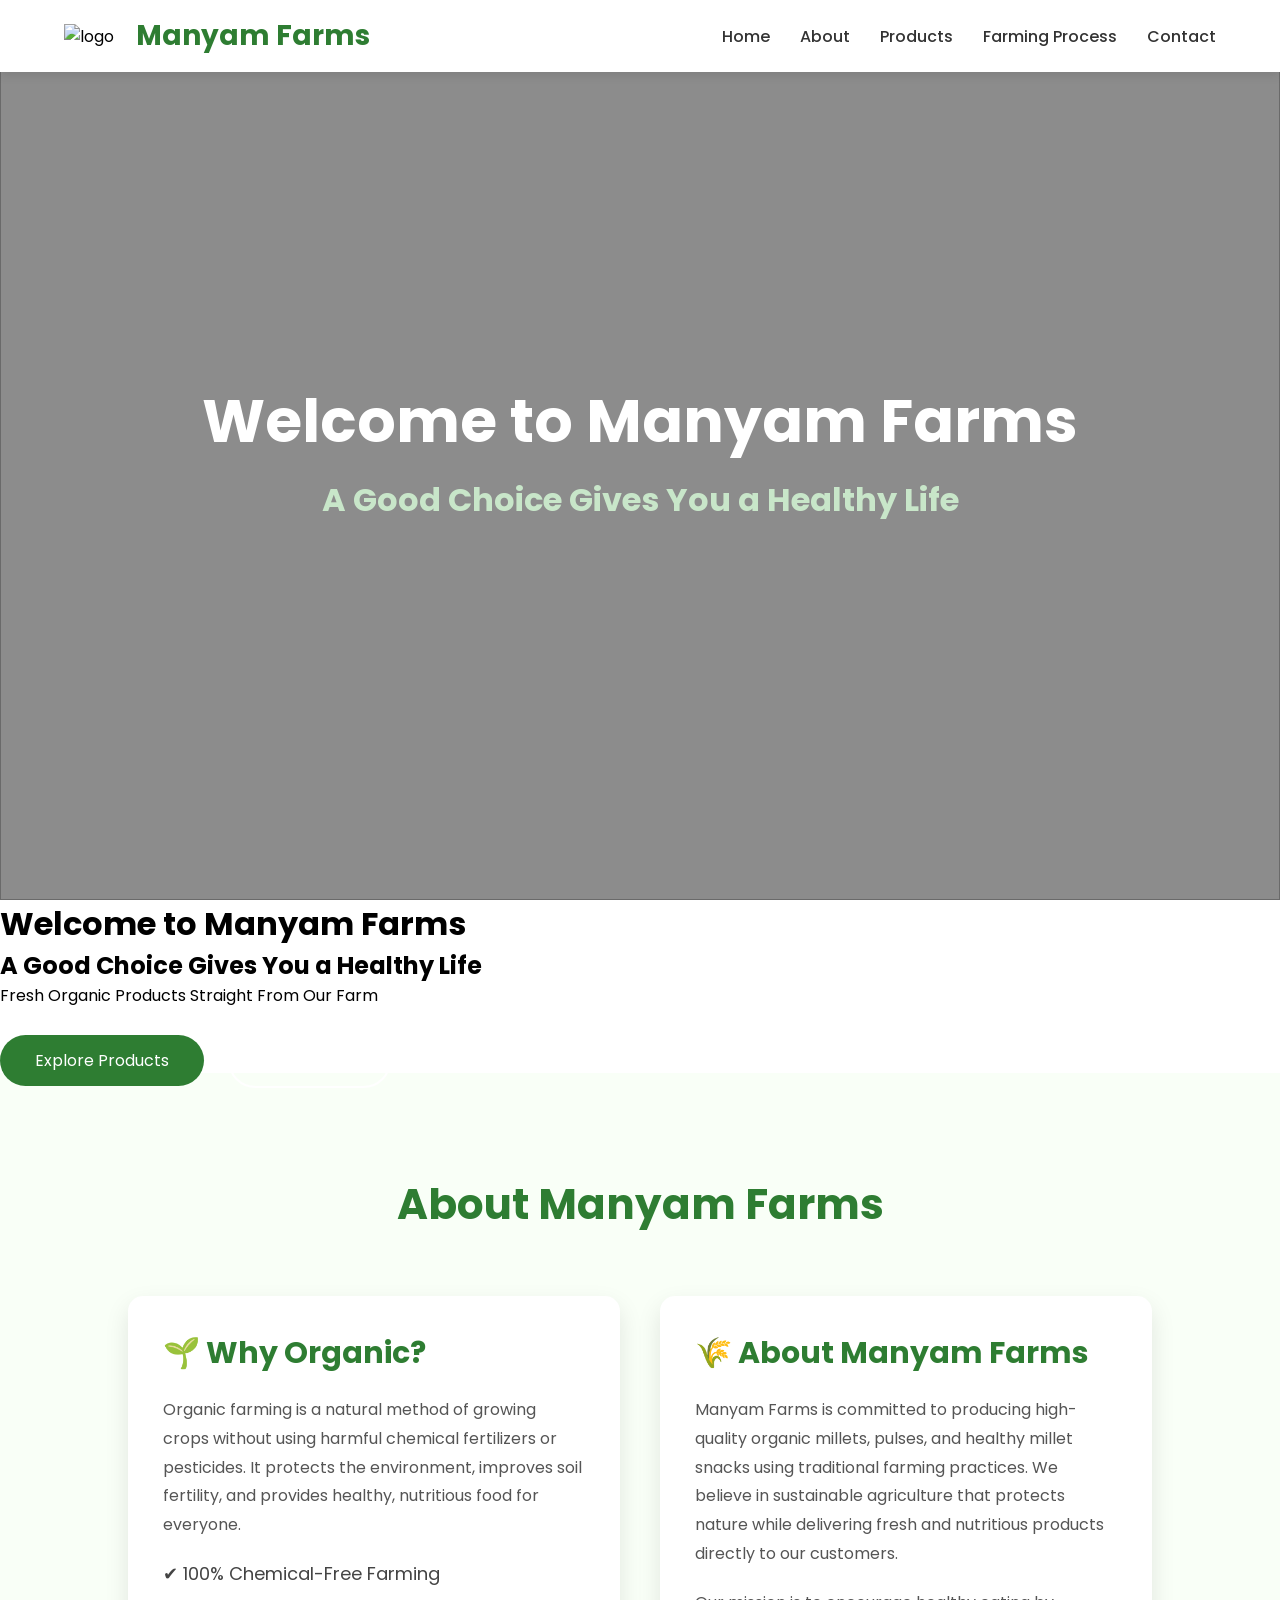
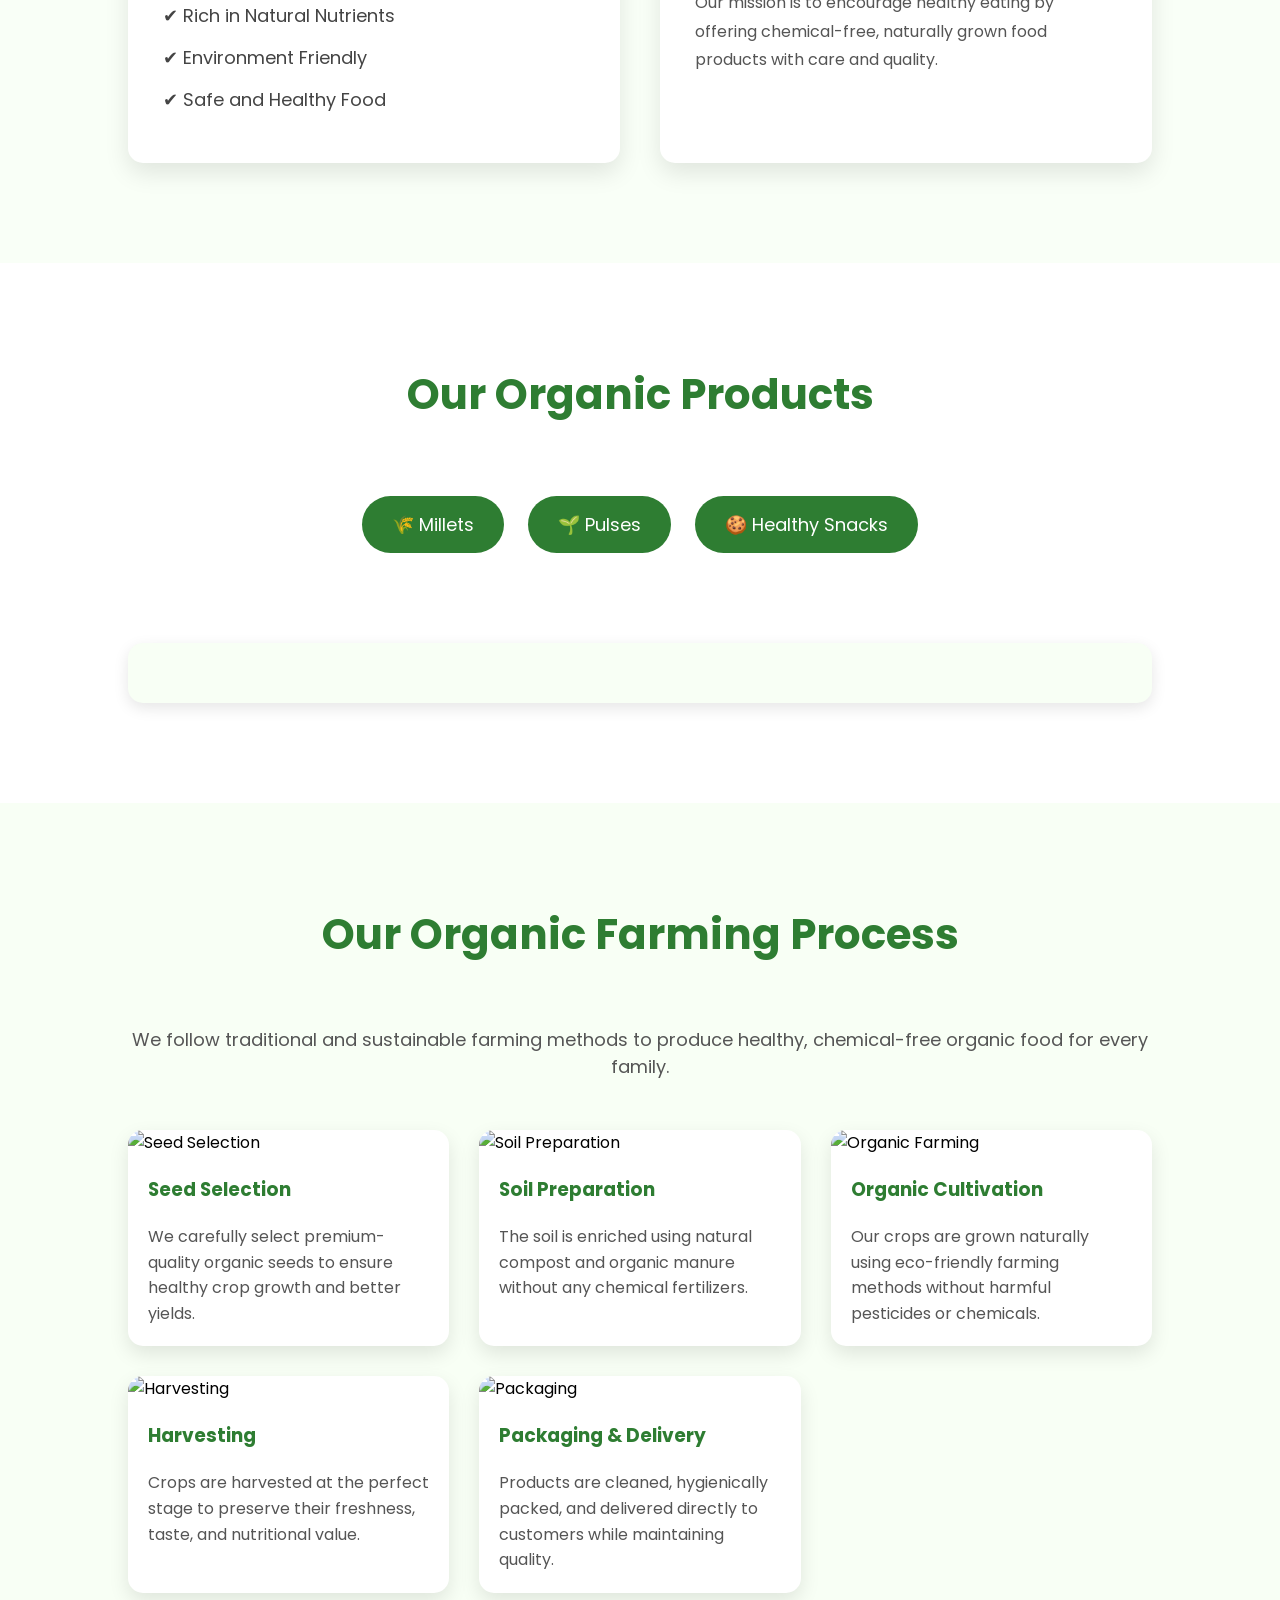
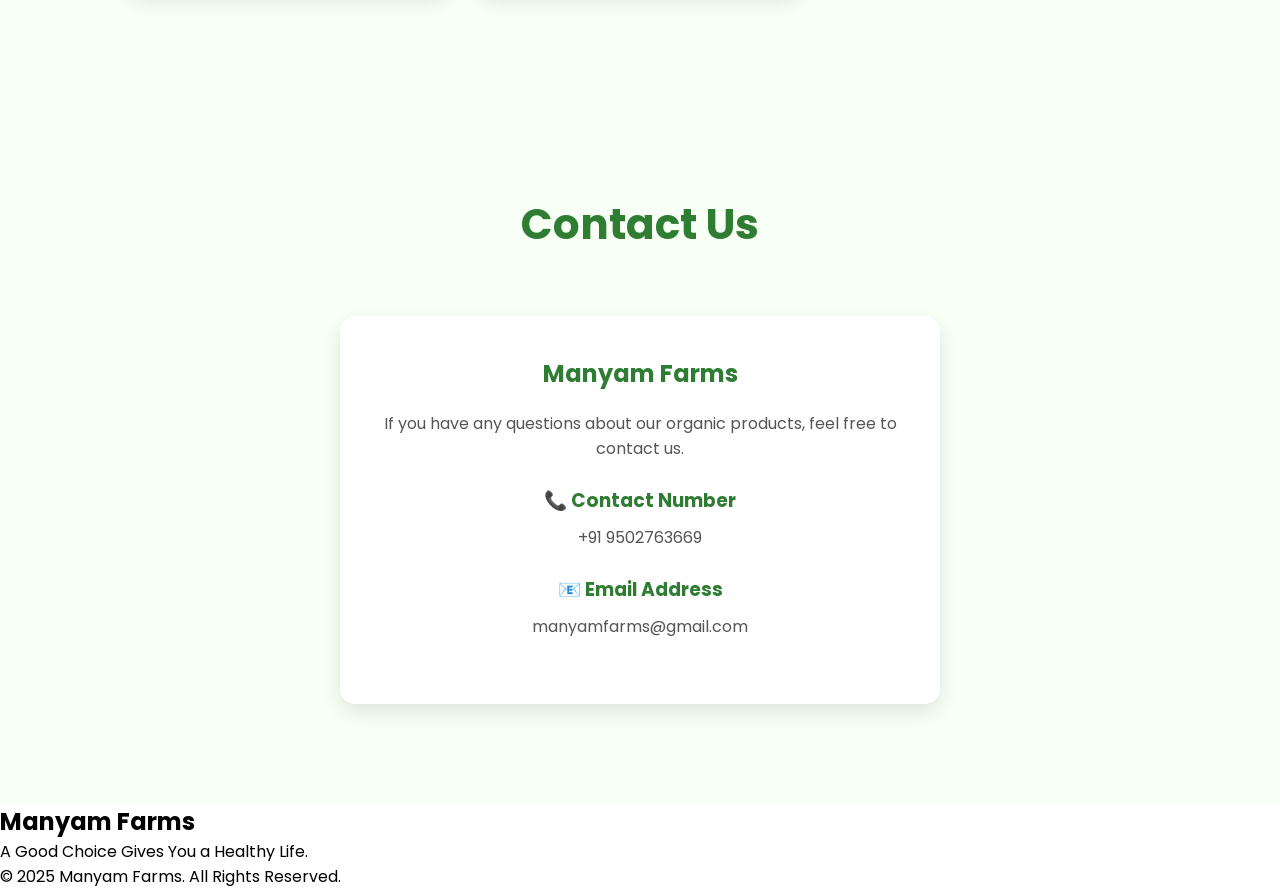
==== index.html @ c74b6df9 "Add files via upload" ====
<!DOCTYPE html>
<html lang="en">
<head>
    <meta charset="UTF-8">
    <meta name="viewport" content="width=device-width, initial-scale=1.0">
    <title>Manyam Farms</title>

    <link rel="stylesheet" href="style.css">

    <!-- Google Font -->
    <link href="https://fonts.googleapis.com/css2?family=Poppins:wght@300;400;500;600;700&display=swap" rel="stylesheet">
</head>
<body>

<!-- ================= NAVBAR ================= -->

<header>

    <nav>

        <div class="logo">

            <img src="images/logo.jpeg" alt="logo">

            <h2>Manyam Farms</h2>

        </div>

        <ul>

            <li><a href="#">Home</a></li>

            <li><a href="#about">About</a></li>

            <li><a href="#products">Products</a></li>

            <li><a href="#farming">Farming Process</a></li>

            <li><a href="#contact">Contact</a></li>

        </ul>

    </nav>

</header>

<!-- ================= HERO ================= -->

<section class="hero">

    <div class="slider">
        <img src="images/hero1.jpg" class="slide active" alt="">
        <img src="images/hero2.jpg" class="slide" alt="">
        <img src="images/hero3.jpg" class="slide" alt="">
        <img src="images/hero4.jpg" class="slide" alt="">
    </div>

    <div class="overlay">
        <h1>Welcome to Manyam Farms</h1>
        <h2>A Good Choice Gives You a Healthy Life</h2>
    </div>

</section>
<h1>Welcome to Manyam Farms</h1>

<h2>A Good Choice Gives You a Healthy Life</h2>

<p>
Fresh Organic Products Straight From Our Farm
</p>

<div class="buttons">

<a href="#products" class="btn">Explore Products</a>

<a href="#about" class="btn2">Learn More</a>

</div>

</div>

</section>

<script src="script.js"></script>


<!-- ================= ABOUT SECTION ================= -->

<section id="about" class="about">

    <h1 class="section-title">About Manyam Farms</h1>

    <div class="about-container">

        <!-- Why Organic -->

        <div class="about-card">

            <h2>🌱 Why Organic?</h2>

            <p>
                Organic farming is a natural method of growing crops without using harmful
                chemical fertilizers or pesticides. It protects the environment, improves
                soil fertility, and provides healthy, nutritious food for everyone.
            </p>

            <ul>
                <li>✔ 100% Chemical-Free Farming</li>
                <li>✔ Rich in Natural Nutrients</li>
                <li>✔ Environment Friendly</li>
                <li>✔ Safe and Healthy Food</li>
            </ul>

        </div>

        <!-- About Manyam Farms -->

        <div class="about-card">

            <h2>🌾 About Manyam Farms</h2>

            <p>
                Manyam Farms is committed to producing high-quality organic millets,
                pulses, and healthy millet snacks using traditional farming practices.
                We believe in sustainable agriculture that protects nature while
                delivering fresh and nutritious products directly to our customers.
            </p>

            <p>
                Our mission is to encourage healthy eating by offering chemical-free,
                naturally grown food products with care and quality.
            </p>

        </div>

    </div>

</section>
<!--================ PRODUCTS SECTION ================-->

<section id="products" class="products">

    <h1 class="section-title">Our Organic Products</h1>

    <div class="product-menu">

        <button onclick="showCategory('millets')">🌾 Millets</button>

        <button onclick="showCategory('pulses')">🌱 Pulses</button>

        <button onclick="showCategory('snacks')">🍪 Healthy Snacks</button>

    </div>

    <div id="product-list"></div>

    <div id="product-details"></div>

</section>
<!--================ FARMING PROCESS ================-->

<section id="farming" class="farming">

    <h1 class="section-title">Our Organic Farming Process</h1>

    <p class="farm-subtitle">
        We follow traditional and sustainable farming methods to produce healthy,
        chemical-free organic food for every family.
    </p>

    <div class="farm-container">

        <!-- Card 1 -->
        <div class="farm-card">
            <img src="images/seed.jpeg" alt="Seed Selection">
            <h3>Seed Selection</h3>
            <p>
                We carefully select premium-quality organic seeds to ensure healthy
                crop growth and better yields.
            </p>
        </div>

        <!-- Card 2 -->
        <div class="farm-card">
            <img src="images/soil.jpg" alt="Soil Preparation">
            <h3>Soil Preparation</h3>
            <p>
                The soil is enriched using natural compost and organic manure
                without any chemical fertilizers.
            </p>
        </div>

        <!-- Card 3 -->
        <div class="farm-card">
            <img src="images/farming.jpg" alt="Organic Farming">
            <h3>Organic Cultivation</h3>
            <p>
                Our crops are grown naturally using eco-friendly farming methods
                without harmful pesticides or chemicals.
            </p>
        </div>

        <!-- Card 4 -->
        <div class="farm-card">
            <img src="images/harvest.jpg" alt="Harvesting">
            <h3>Harvesting</h3>
            <p>
                Crops are harvested at the perfect stage to preserve their
                freshness, taste, and nutritional value.
            </p>
        </div>

        <!-- Card 5 -->
        <div class="farm-card">
            <img src="images/package.jpg" alt="Packaging">
            <h3>Packaging & Delivery</h3>
            <p>
                Products are cleaned, hygienically packed, and delivered directly
                to customers while maintaining quality.
            </p>
        </div>

    </div>

</section>
<!--================ CONTACT SECTION ================-->

<section id="contact" class="contact">

    <h1 class="section-title">Contact Us</h1>

    <div class="contact-box">

        <h2>Manyam Farms</h2>

        <p>If you have any questions about our organic products, feel free to contact us.</p>

        <div class="contact-item">
            <h3>📞 Contact Number</h3>
            <p>+91 9502763669</p>
        </div>

        <div class="contact-item">
            <h3>📧 Email Address</h3>
            <p>manyamfarms@gmail.com</p>
        </div>

    </div>

</section>
<!--================ FOOTER ================-->

<footer>

    <h2>Manyam Farms</h2>

    <p>A Good Choice Gives You a Healthy Life.</p>

    <p>© 2025 Manyam Farms. All Rights Reserved.</p>

</footer>
</body>
</html>
---- style.css ----
*{
    margin:0;
    padding:0;
    box-sizing:border-box;
    font-family:'Poppins',sans-serif;
}

html{
    scroll-behavior:smooth;
}

body{
    background:#fff;
}

/*================ NAVBAR ================*/

header{

    width:100%;
    position:fixed;
    top:0;
    left:0;

    background:white;

    box-shadow:0 3px 10px rgba(0,0,0,.1);

    z-index:1000;

}

nav{

    width:90%;
    margin:auto;

    display:flex;

    justify-content:space-between;

    align-items:center;

    padding:15px 0;

}

.logo{

    display:flex;

    align-items:center;

}

.logo img{

    width:60px;

    margin-right:12px;

}

.logo h2{

    color:#2E7D32;

    font-size:28px;

}

nav ul{

    display:flex;

    list-style:none;

}

nav ul li{

    margin-left:30px;

}

nav ul li a{

    text-decoration:none;

    color:#333;

    font-weight:500;

    transition:.3s;

}

nav ul li a:hover{

    color:#2E7D32;

}

/*================ HERO ================*/

.hero{
    position: relative;
    width: 100%;
    height: 100vh;
    overflow: hidden;
}

.slider{
    position: absolute;
    width: 100%;
    height: 100%;
}

.slide{
    position: absolute;
    top: 0;
    left: 0;

    width: 100%;
    height: 100%;

    object-fit: cover;

    opacity: 0;
    transition: opacity 1s ease-in-out;
}

.slide.active{
    opacity: 1;
}

.overlay{
    position: absolute;
    width: 100%;
    height: 100%;
    background: rgba(0,0,0,.45);

    display: flex;
    justify-content: center;
    align-items: center;
    flex-direction: column;

    color: white;
    z-index: 10;
}

.overlay h1{

    font-size:60px;

    margin-bottom:10px;

}

.overlay h2{

    font-size:32px;

    color:#C8E6C9;

}

.overlay p{

    margin-top:20px;

    font-size:22px;

}

.buttons{

    margin-top:40px;

}

.btn{

    text-decoration:none;

    background:#2E7D32;

    color:white;

    padding:14px 35px;

    border-radius:30px;

    margin-right:20px;

    transition:.4s;

}

.btn:hover{

    background:#1B5E20;

}

.btn2{

    text-decoration:none;

    border:2px solid white;

    color:white;

    padding:14px 35px;

    border-radius:30px;

    transition:.4s;

}

.btn2:hover{

    background:white;

    color:#2E7D32;

}

/*================ MOBILE ================*/

@media(max-width:768px){

nav{

flex-direction:column;

}

nav ul{

margin-top:15px;

flex-wrap:wrap;

justify-content:center;

}

nav ul li{

margin:10px;

}

.overlay h1{

font-size:38px;

}

.overlay h2{

font-size:22px;

}

.overlay p{

font-size:18px;

}

.buttons{

display:flex;

flex-direction:column;

}

.btn{

margin-right:0;

margin-bottom:15px;

}

}
/*================ ABOUT SECTION ================*/

.about{

    padding:100px 10%;
    background:#f9fff7;

}

.section-title{

    text-align:center;
    font-size:42px;
    color:#2E7D32;
    margin-bottom:60px;

}

.about-container{

    display:flex;
    justify-content:center;
    gap:40px;
    flex-wrap:wrap;

}

.about-card{

    flex:1;
    min-width:320px;
    max-width:500px;

    background:white;

    padding:35px;

    border-radius:15px;

    box-shadow:0 10px 25px rgba(0,0,0,.1);

    transition:.4s;

}

.about-card:hover{

    transform:translateY(-10px);

}

.about-card h2{

    color:#2E7D32;

    margin-bottom:20px;

    font-size:30px;

}

.about-card p{

    color:#555;

    line-height:1.8;

    margin-bottom:20px;

}

.about-card ul{

    list-style:none;

}

.about-card ul li{

    margin:15px 0;

    color:#444;

    font-size:18px;

}
/*================ PRODUCTS ================*/

.products{

    padding:100px 10%;
    background:#ffffff;

}

.product-menu{

    text-align:center;
    margin-bottom:40px;

}

.product-menu button{

    padding:15px 30px;

    margin:10px;

    border:none;

    background:#2E7D32;

    color:white;

    font-size:18px;

    border-radius:30px;

    cursor:pointer;

    transition:.3s;

}

.product-menu button:hover{

    background:#1B5E20;

}

#product-list{

    display:flex;

    justify-content:center;

    flex-wrap:wrap;

    gap:20px;

    margin-bottom:40px;

}

.product-card{

    background:#f5f5f5;

    padding:20px;

    width:220px;

    text-align:center;

    border-radius:12px;

    cursor:pointer;

    transition:.3s;

}

.product-card:hover{

    background:#C8E6C9;

    transform:translateY(-8px);

}

#product-details{

    background:#F8FFF5;

    padding:30px;

    border-radius:15px;

    box-shadow:0 5px 15px rgba(0,0,0,.1);

}

#product-details h2{

    color:#2E7D32;

    margin-bottom:20px;

}

#product-details ul{

    margin-left:20px;

}

#product-details li{

    margin:10px 0;

}
/*================ FARMING PROCESS ================*/

.farming{
    padding:100px 10%;
    background:#f8fff5;
}

.farm-subtitle{
    text-align:center;
    margin-bottom:50px;
    color:#555;
    font-size:18px;
}

.farm-container{
    display:grid;
    grid-template-columns:repeat(auto-fit,minmax(280px,1fr));
    gap:30px;
}

.farm-card{
    background:white;
    border-radius:15px;
    overflow:hidden;
    box-shadow:0 8px 20px rgba(0,0,0,.1);
    transition:.3s;
}

.farm-card:hover{
    transform:translateY(-10px);
}

.farm-card img{
    width:100%;
    height:220px;
    object-fit:cover;
}

.farm-card h3{
    color:#2E7D32;
    padding:20px;
}

.farm-card p{
    padding:0 20px 20px;
    color:#555;
    line-height:1.6;
}
/*================ CONTACT ================*/

.contact{
    padding:100px 10%;
    background:#f8fff5;
    text-align:center;
}

.contact-box{
    max-width:600px;
    margin:auto;
    background:white;
    padding:40px;
    border-radius:15px;
    box-shadow:0 8px 20px rgba(0,0,0,.1);
}

.contact-box h2{
    color:#2E7D32;
    margin-bottom:20px;
}

.contact-box p{
    color:#555;
    margin-bottom:20px;
}

.contact-item{
    margin:25px 0;
}

.contact-item h3{
    color:#2E7D32;
    margin-bottom:10px;
}
.details-container{

display:flex;

align-items:center;

gap:40px;

flex-wrap:wrap;

padding:20px;

}

.details-image{

flex:1;

min-width:300px;

}

.details-image img{

width:100%;

max-width:350px;

border-radius:12px;

box-shadow:0 5px 15px rgba(0,0,0,.2);

}

.details-content{

flex:2;

}

.details-content h2{

color:#2E7D32;

margin-bottom:20px;

}

.details-content h3{

margin-bottom:15px;

}

.details-content ul{

padding-left:20px;

}

.details-content li{

margin:10px 0;

font-size:18px;

}
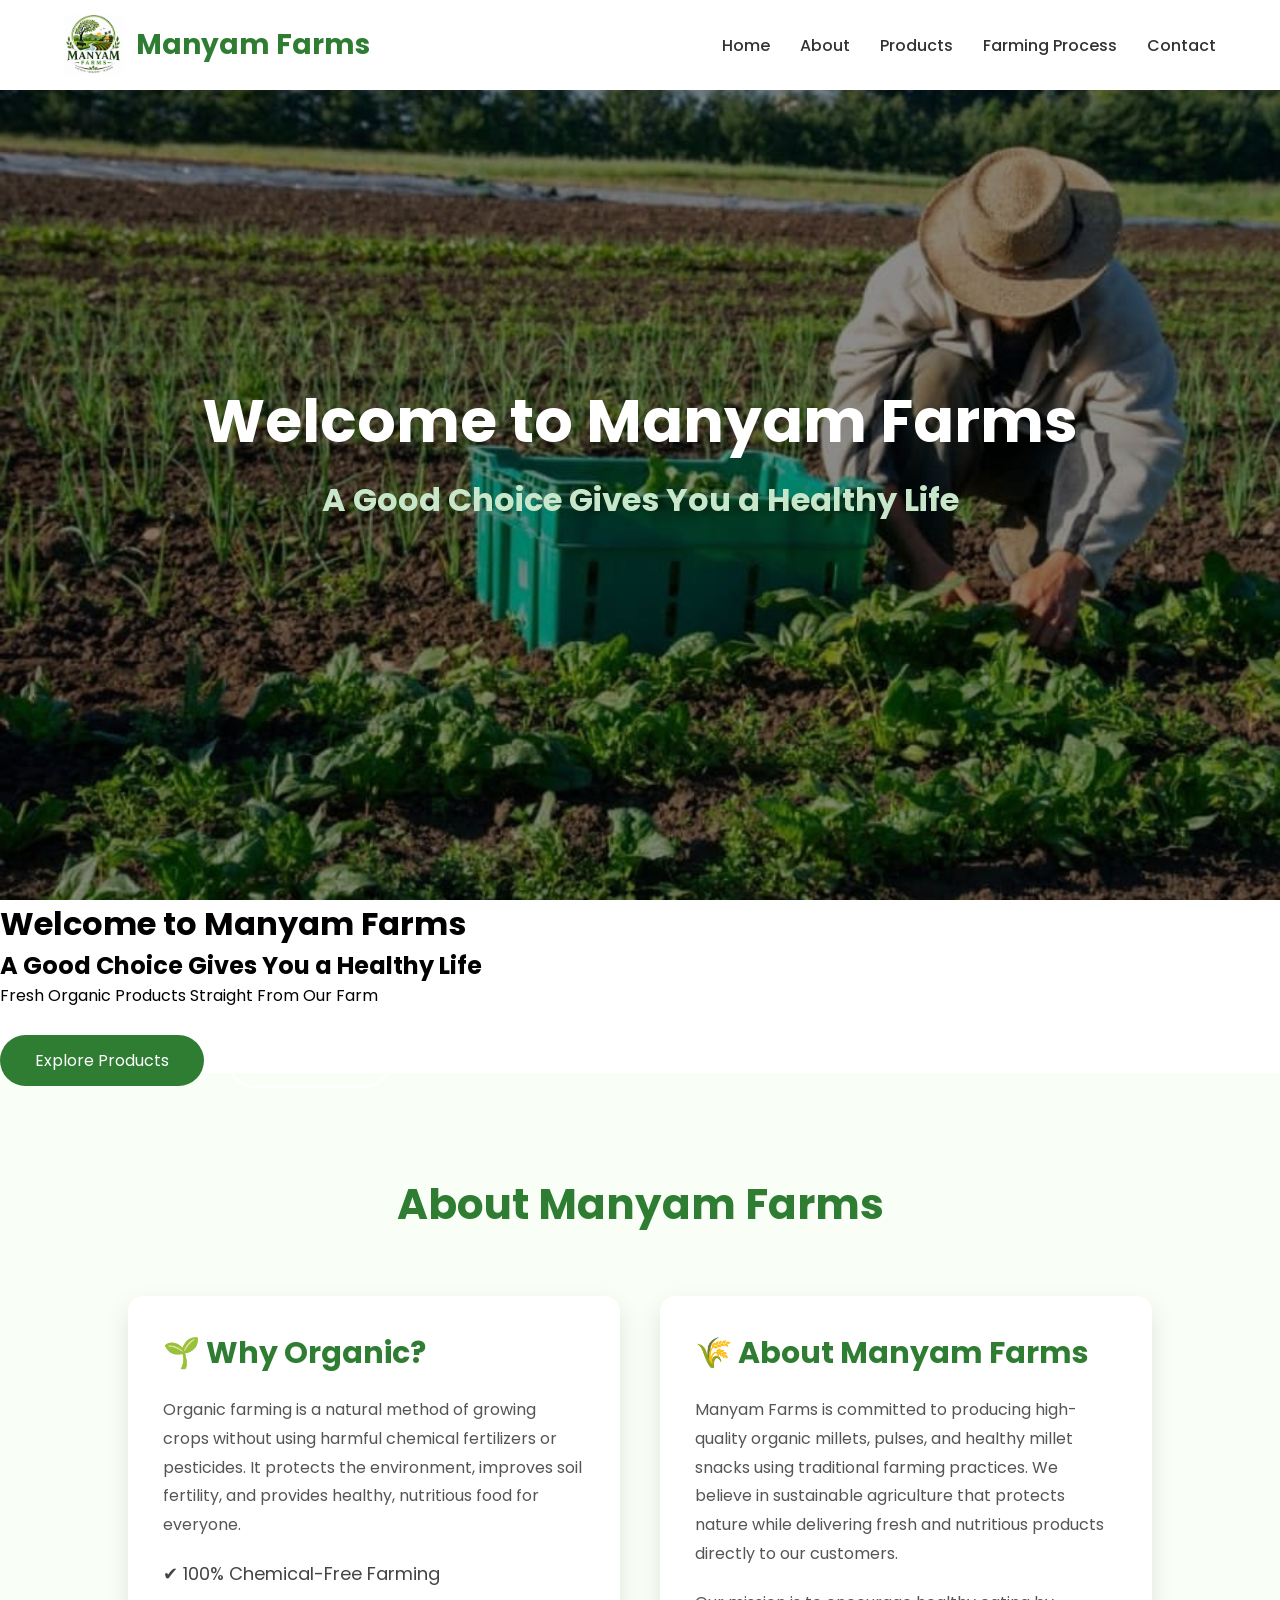
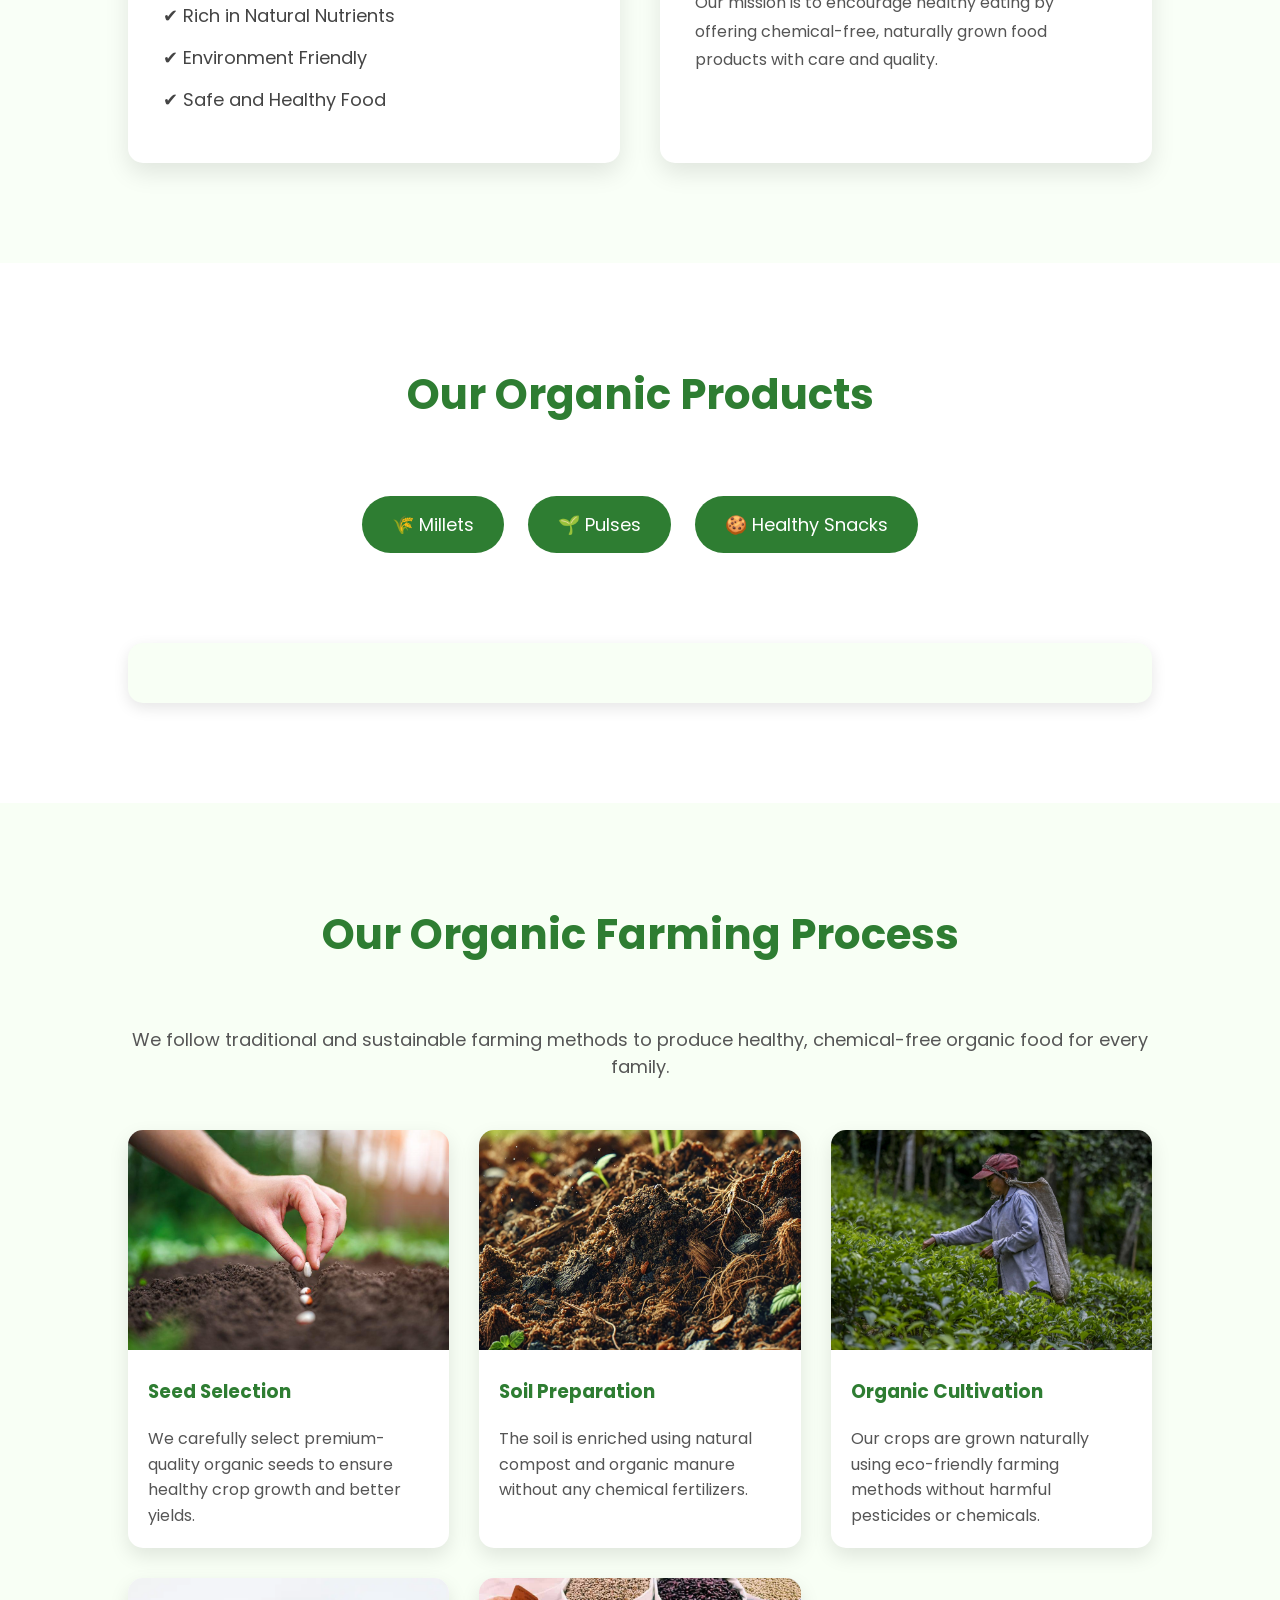
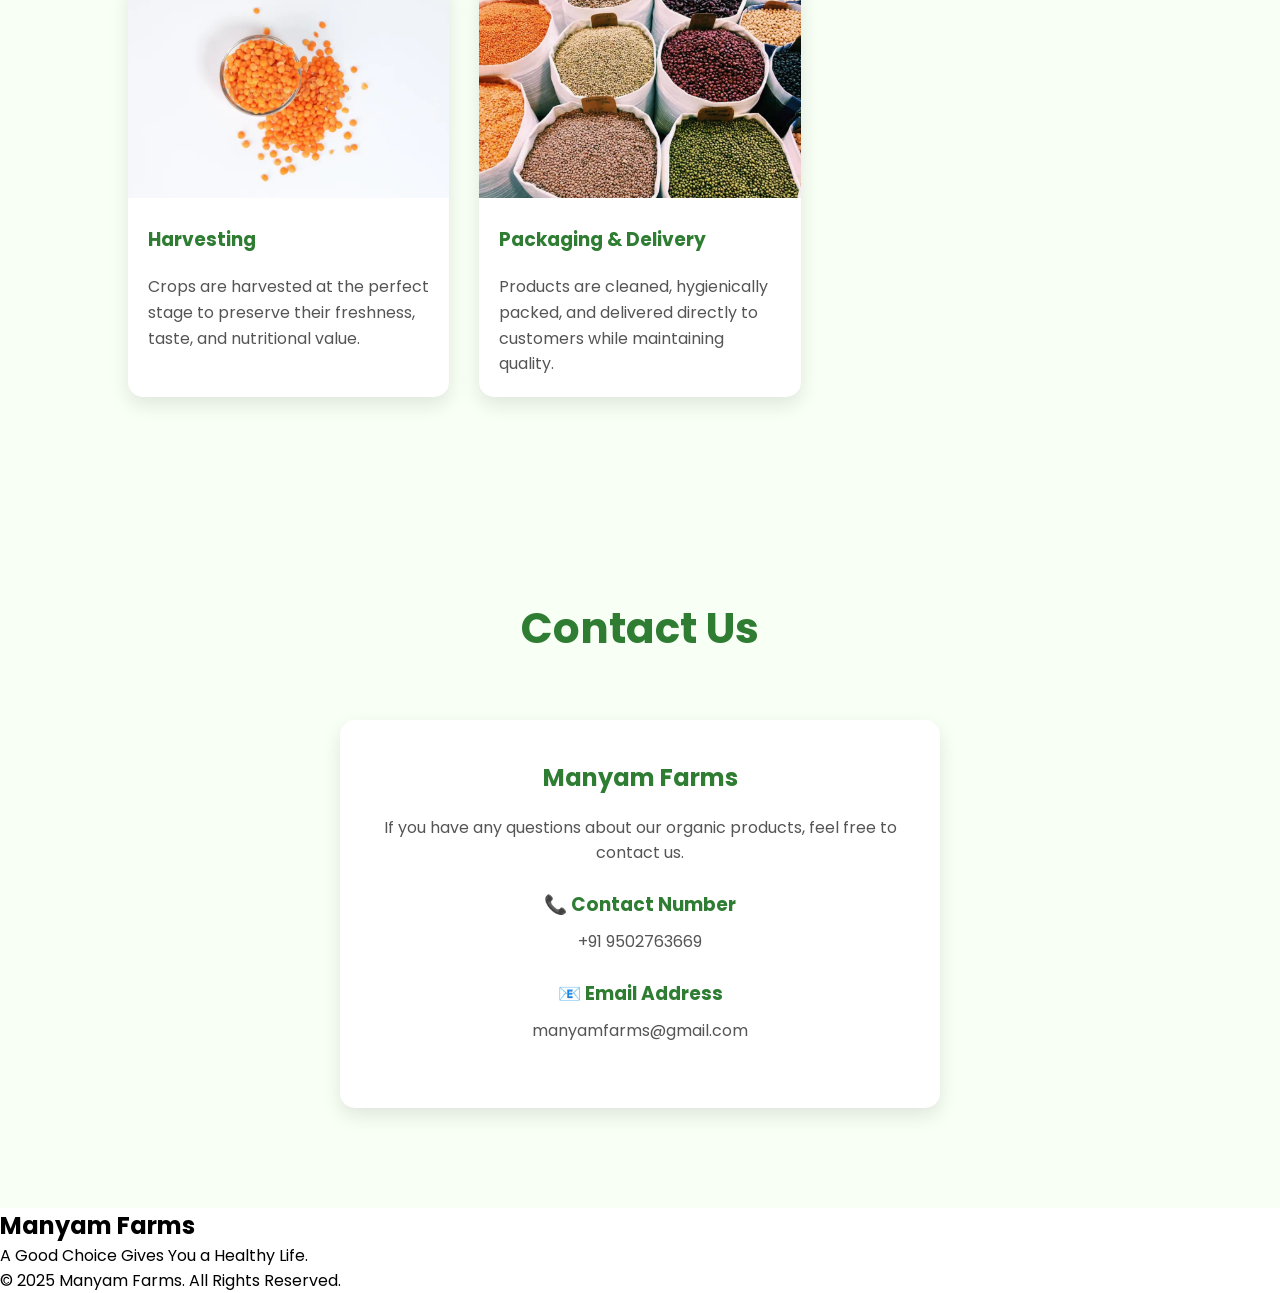
==== commit 216c6870: "Add files via upload" ====
--- a/index.html
+++ b/index.html
@@ -20,7 +20,7 @@
 
         <div class="logo">
 
-            <img src="images/logo.jpeg" alt="logo">
+            <img src="logo.jpeg" alt="logo">
 
             <h2>Manyam Farms</h2>
 
@@ -49,10 +49,10 @@
 <section class="hero">
 
     <div class="slider">
-        <img src="images/hero1.jpg" class="slide active" alt="">
-        <img src="images/hero2.jpg" class="slide" alt="">
-        <img src="images/hero3.jpg" class="slide" alt="">
-        <img src="images/hero4.jpg" class="slide" alt="">
+        <img src="hero1.jpg" class="slide active" alt="">
+        <img src="hero2.jpg" class="slide" alt="">
+        <img src="hero3.jpg" class="slide" alt="">
+        <img src="hero4.jpg" class="slide" alt="">
     </div>
 
     <div class="overlay">
@@ -172,7 +172,7 @@
 
         <!-- Card 1 -->
         <div class="farm-card">
-            <img src="images/seed.jpeg" alt="Seed Selection">
+            <img src="seed.jpeg" alt="Seed Selection">
             <h3>Seed Selection</h3>
             <p>
                 We carefully select premium-quality organic seeds to ensure healthy
@@ -182,7 +182,7 @@
 
         <!-- Card 2 -->
         <div class="farm-card">
-            <img src="images/soil.jpg" alt="Soil Preparation">
+            <img src="soil.jpg" alt="Soil Preparation">
             <h3>Soil Preparation</h3>
             <p>
                 The soil is enriched using natural compost and organic manure
@@ -192,7 +192,7 @@
 
         <!-- Card 3 -->
         <div class="farm-card">
-            <img src="images/farming.jpg" alt="Organic Farming">
+            <img src="farming.jpg" alt="Organic Farming">
             <h3>Organic Cultivation</h3>
             <p>
                 Our crops are grown naturally using eco-friendly farming methods
@@ -202,7 +202,7 @@
 
         <!-- Card 4 -->
         <div class="farm-card">
-            <img src="images/harvest.jpg" alt="Harvesting">
+            <img src="harvest.jpg" alt="Harvesting">
             <h3>Harvesting</h3>
             <p>
                 Crops are harvested at the perfect stage to preserve their
@@ -212,7 +212,7 @@
 
         <!-- Card 5 -->
         <div class="farm-card">
-            <img src="images/package.jpg" alt="Packaging">
+            <img src="package.jpg" alt="Packaging">
             <h3>Packaging & Delivery</h3>
             <p>
                 Products are cleaned, hygienically packed, and delivered directly
